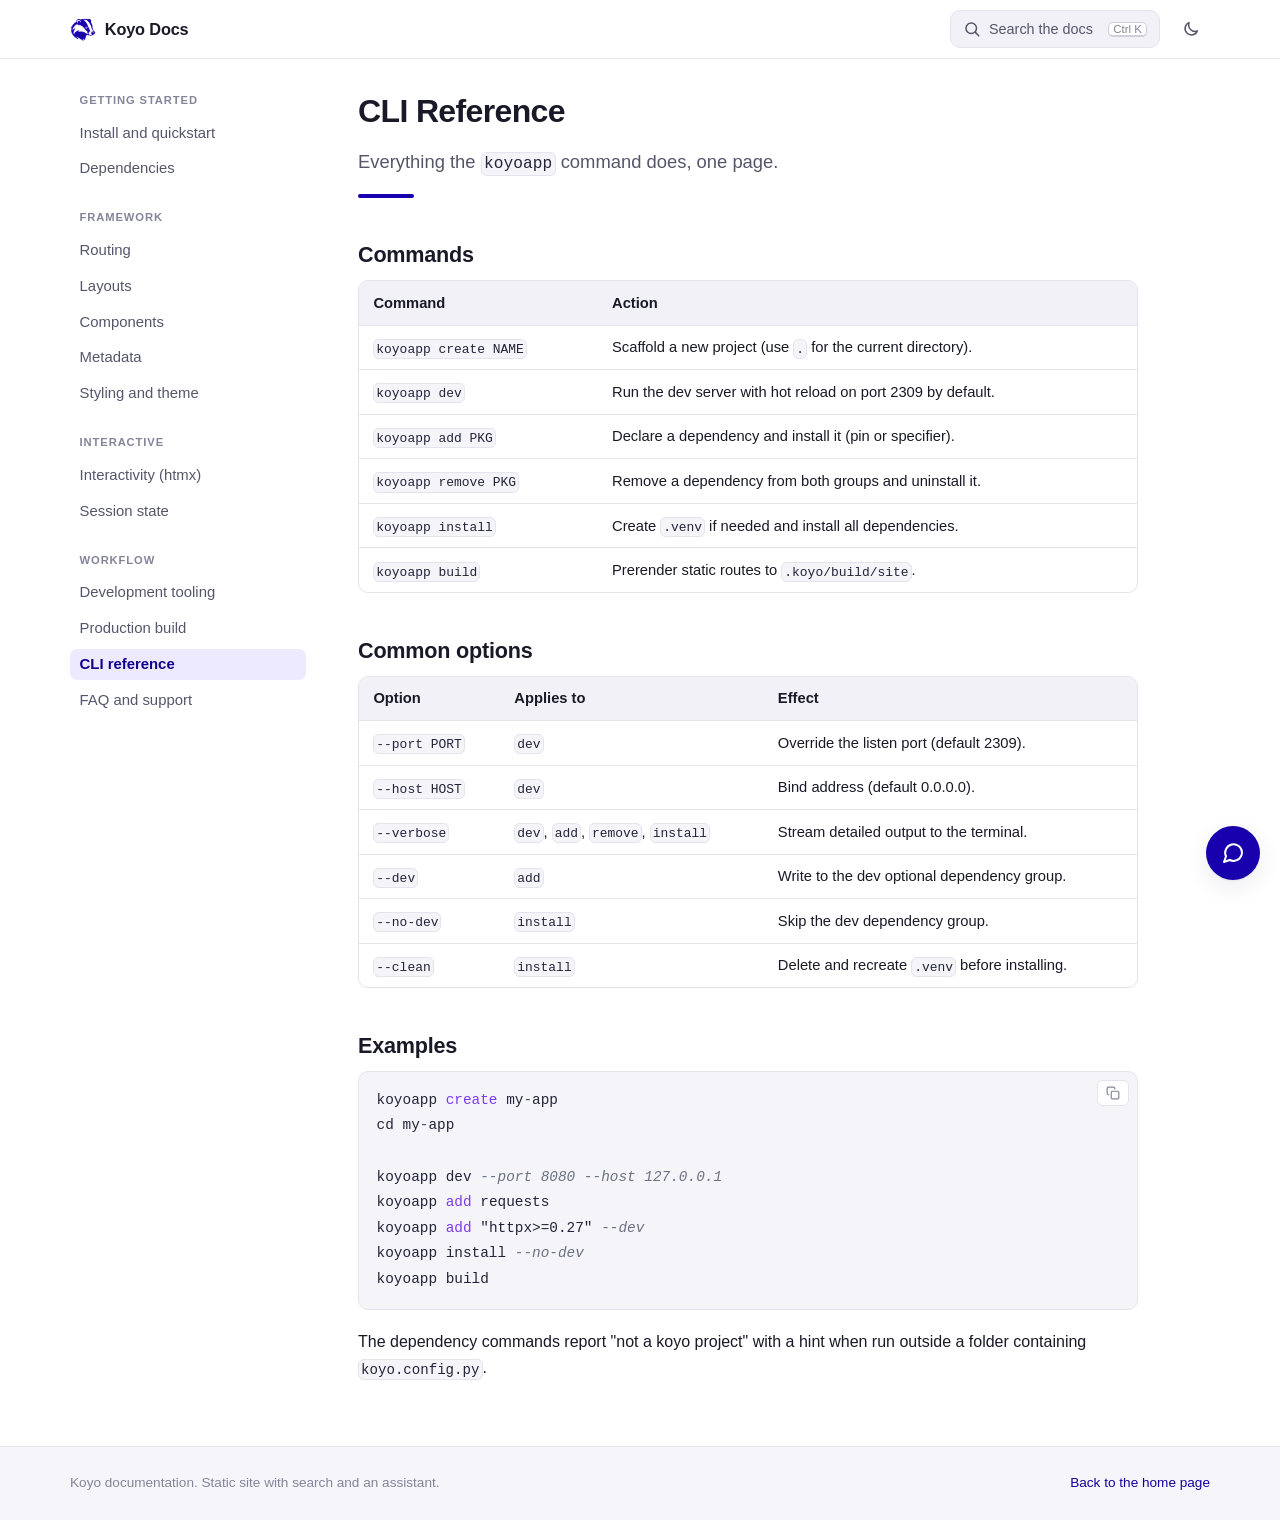
==== docs/cli-reference.html @ b1ace638 "update docs for new scaffold" ====
<!doctype html>
<html lang="en">
<head>
<meta charset="utf-8">
<meta name="viewport" content="width=device-width, initial-scale=1">
<meta name="description" content="Full reference for the koyoapp command line tool: create, dev, add, remove, install, and build.">
<title>CLI Reference | Koyo Docs</title>
<link rel="icon" href="assets/favicon.svg" type="image/svg+xml">
<link rel="stylesheet" href="styles.css">
<script src="theme.js"></script>
</head>
<body data-page="cli-reference">

<header id="site-header"></header>

<div class="shell">
  <nav class="sidebar" id="sidebar" aria-label="Documentation"></nav>

  <main class="content">
    <article>
      <h1>CLI Reference</h1>
      <p class="lede">
        Everything the <code>koyoapp</code> command does, one page.
      </p>
      <div class="rule"></div>

      <section id="commands">
        <h2><a class="anchor" href="#commands">Commands<span class="hash">#</span></a></h2>
        <div class="table-wrap">
          <table>
            <thead>
              <tr>
                <th>Command</th>
                <th>Action</th>
              </tr>
            </thead>
            <tbody>
              <tr>
                <td><code>koyoapp create NAME</code></td>
                <td>Scaffold a new project (use <code>.</code> for the current directory).</td>
              </tr>
              <tr>
                <td><code>koyoapp dev</code></td>
                <td>Run the dev server with hot reload on port 2309 by default.</td>
              </tr>
              <tr>
                <td><code>koyoapp add PKG</code></td>
                <td>Declare a dependency and install it (pin or specifier).</td>
              </tr>
              <tr>
                <td><code>koyoapp remove PKG</code></td>
                <td>Remove a dependency from both groups and uninstall it.</td>
              </tr>
              <tr>
                <td><code>koyoapp install</code></td>
                <td>Create <code>.venv</code> if needed and install all dependencies.</td>
              </tr>
              <tr>
                <td><code>koyoapp build</code></td>
                <td>Prerender static routes to <code>.koyo/build/site</code>.</td>
              </tr>
            </tbody>
          </table>
        </div>
      </section>

      <section id="common">
        <h2><a class="anchor" href="#common">Common options<span class="hash">#</span></a></h2>
        <div class="table-wrap">
          <table>
            <thead>
              <tr>
                <th>Option</th>
                <th>Applies to</th>
                <th>Effect</th>
              </tr>
            </thead>
            <tbody>
              <tr>
                <td><code>--port PORT</code></td>
                <td><code>dev</code></td>
                <td>Override the listen port (default 2309).</td>
              </tr>
              <tr>
                <td><code>--host HOST</code></td>
                <td><code>dev</code></td>
                <td>Bind address (default 0.0.0.0).</td>
              </tr>
              <tr>
                <td><code>--verbose</code></td>
                <td><code>dev</code>, <code>add</code>, <code>remove</code>, <code>install</code></td>
                <td>Stream detailed output to the terminal.</td>
              </tr>
              <tr>
                <td><code>--dev</code></td>
                <td><code>add</code></td>
                <td>Write to the dev optional dependency group.</td>
              </tr>
              <tr>
                <td><code>--no-dev</code></td>
                <td><code>install</code></td>
                <td>Skip the dev dependency group.</td>
              </tr>
              <tr>
                <td><code>--clean</code></td>
                <td><code>install</code></td>
                <td>Delete and recreate <code>.venv</code> before installing.</td>
              </tr>
            </tbody>
          </table>
        </div>
      </section>

      <section id="examples">
        <h2><a class="anchor" href="#examples">Examples<span class="hash">#</span></a></h2>
        <pre><code>koyoapp create my-app
cd my-app

koyoapp dev --port 8080 --host 127.0.0.1
koyoapp add requests
koyoapp add "httpx>=0.27" --dev
koyoapp install --no-dev
koyoapp build</code></pre>
        <p>
          The dependency commands report "not a koyo project" with a hint when
          run outside a folder containing <code>koyo.config.py</code>.
        </p>
      </section>
    </article>
  </main>
</div>

<footer id="site-footer"></footer>

<script src="nav.js"></script>
<script src="search-index.js"></script>
<script src="app.js"></script>
</body>
</html>
---- docs/styles.css ----
/* Koyo docs shared stylesheet. Light and dark themes are defined entirely
   through CSS custom properties. The theme applied to <html data-theme> is
   decided by docs/theme.js before first paint. No emojis, no hard coded
   colors in rules below. One deliberate corner radius used everywhere. */

:root {
  --bg: #ffffff;
  --bg-soft: #f6f6fa;
  --surface: #ffffff;
  --surface-alt: #f1f1f7;
  --text: #191927;
  --text-muted: #56566b;
  --text-faint: #84849a;
  --border: #e4e4ee;
  --border-strong: #cfcfdd;

  --brand: #1800ad;
  --brand-hover: #13008a;
  --brand-contrast: #ffffff;
  --brand-soft: #edeaff;
  --link: #14009c;
  --link-hover: #100078;

  --code-bg: #f4f4f9;
  --code-text: #24243a;
  --shadow: 0 1px 2px rgba(20, 10, 60, 0.06), 0 8px 24px rgba(20, 10, 60, 0.08);
  --focus: rgba(24, 0, 173, 0.28);

  --syntax-keyword: #7c3aed;
  --syntax-string: #0a7a3c;
  --syntax-number: #b45309;
  --syntax-title: #1e40af;
  --syntax-attr: #0f766e;
  --syntax-comment: #6b7280;
  --syntax-builtin: #9d174d;
  --syntax-punct: #4b5563;

  --radius: 10px;
  --font:
    -apple-system, BlinkMacSystemFont, "Segoe UI", Roboto,
    "Helvetica Neue", Arial, sans-serif;
  --mono: ui-monospace, SFMono-Regular, Menlo, Consolas, "Liberation Mono",
    monospace;
}

html[data-theme="dark"] {
  --bg: #0f0f18;
  --bg-soft: #131320;
  --surface: #15151f;
  --surface-alt: #1a1a26;
  --text: #ecedf5;
  --text-muted: #a3a4ba;
  --text-faint: #7b7c92;
  --border: #26263a;
  --border-strong: #34344c;

  --brand: #1800ad;
  --brand-hover: #5947f0;
  --brand-contrast: #ffffff;
  --brand-soft: rgba(24, 0, 173, 0.35);
  --link: #9b8dff;
  --link-hover: #b3a7ff;

  --code-bg: #171722;
  --code-text: #e6e6f3;
  --shadow: 0 1px 2px rgba(0, 0, 0, 0.4), 0 12px 32px rgba(0, 0, 0, 0.5);
  --focus: rgba(155, 141, 255, 0.4);

  --syntax-keyword: #b39cff;
  --syntax-string: #7ee2a8;
  --syntax-number: #ffce6b;
  --syntax-title: #9cc3ff;
  --syntax-attr: #6fd7cf;
  --syntax-comment: #8a8ba0;
  --syntax-builtin: #f2a7c0;
  --syntax-punct: #c7c8da;
}

* {
  box-sizing: border-box;
}

html {
  -webkit-text-size-adjust: 100%;
}

body {
  margin: 0;
  background: var(--bg);
  color: var(--text);
  font-family: var(--font);
  font-size: 16px;
  line-height: 1.65;
  -webkit-font-smoothing: antialiased;
}

a {
  color: var(--link);
  text-decoration: none;
}

a:hover {
  color: var(--link-hover);
  text-decoration: underline;
}

h1,
h2,
h3,
h4 {
  line-height: 1.25;
  margin: 0 0 0.5em;
}

h1 {
  font-size: 2rem;
  letter-spacing: -0.02em;
}

h2 {
  font-size: 1.35rem;
  letter-spacing: -0.01em;
}

h3 {
  font-size: 1.05rem;
}

p {
  margin: 0 0 1rem;
}

code,
kbd,
pre {
  font-family: var(--mono);
}

code {
  background: var(--code-bg);
  color: var(--code-text);
  padding: 0.12em 0.15em;
  border-radius: 6px;
  font-size: 0.88em;
  border: 1px solid var(--border);
}

pre {
  background: var(--code-bg);
  border: 1px solid var(--border);
  border-radius: var(--radius);
  padding: 1rem 1.1rem;
  overflow-x: auto;
  line-height: 1.6;
  margin: 0 0 1.2rem;
  position: relative;
}

pre code {
  background: none;
  border: 0;
  padding: 0;
  font-size: 0.9rem;
}

.copy-btn {
  position: absolute;
  top: 0.5rem;
  right: 0.5rem;
  z-index: 1;
  display: inline-flex;
  align-items: center;
  gap: 0.35rem;
  height: 26px;
  padding: 0 0.5rem;
  border: 1px solid var(--border);
  border-radius: 6px;
  background: var(--bg);
  color: var(--text-faint);
  font-size: 0.72rem;
  font-family: var(--font);
  line-height: 1;
}

.copy-btn:hover {
  color: var(--text);
  border-color: var(--border-strong);
}

.copy-btn.copied {
  color: var(--link);
  border-color: var(--link);
}

/* Highlight.js token colors follow the theme's variables. */

.hljs-comment,
.hljs-quote {
  color: var(--syntax-comment);
  font-style: italic;
}

.hljs-keyword,
.hljs-selector-tag,
.hljs-literal,
.hljs-doctag,
.hljs-meta .hljs-keyword,
.hljs-section {
  color: var(--syntax-keyword);
}

.hljs-string,
.hljs-regexp,
.hljs-addition,
.hljs-meta .hljs-string {
  color: var(--syntax-string);
}

.hljs-number,
.hljs-symbol,
.hljs-bullet,
.hljs-attribute,
.hljs-link,
.hljs-variable.constant_,
.hljs-meta .hljs-number {
  color: var(--syntax-number);
}

.hljs-title,
.hljs-title.function_,
.hljs-title.class_,
.hljs-name {
  color: var(--syntax-title);
}

.hljs-attr,
.hljs-attribute,
.hljs-tag .hljs-attr,
.hljs-selector-class,
.hljs-selector-id,
.hljs-selector-attr,
.hljs-selector-pseudo {
  color: var(--syntax-attr);
}

.hljs-built_in,
.hljs-type,
.hljs-template-tag,
.hljs-template-variable,
.hljs-variable,
.hljs-property {
  color: var(--syntax-builtin);
}

.hljs-title,
.hljs-operator,
.hljs-punctuation,
.hljs-meta,
.hljs-deletion,
.hljs-emphasis {
  color: var(--syntax-punct);
}

.hljs-emphasis {
  font-style: italic;
}

.hljs-strong {
  font-weight: 700;
}

button {
  font-family: inherit;
  font-size: inherit;
  color: inherit;
  background: none;
  border: 0;
  cursor: pointer;
}

/* Header */

.site-header {
  position: sticky;
  top: 0;
  z-index: 40;
  background: var(--bg);
  border-bottom: 1px solid var(--border);
}

.header-inner {
  max-width: 1180px;
  margin: 0 auto;
  padding: 0 1.25rem;
  height: 58px;
  display: flex;
  align-items: center;
  gap: 0.75rem;
}

.brand {
  display: inline-flex;
  align-items: center;
  gap: 0.55rem;
  font-weight: 700;
  color: var(--text);
  font-size: 1.02rem;
  letter-spacing: -0.01em;
  margin-right: 0.5rem;
}

.brand:hover {
  color: var(--text);
  text-decoration: none;
}

.brand img {
  width: 26px;
  height: 26px;
  border-radius: 7px;
}

.header-spacer {
  flex: 1;
}

.icon-btn {
  display: inline-flex;
  align-items: center;
  justify-content: center;
  width: 38px;
  height: 38px;
  border-radius: var(--radius);
  color: var(--text-muted);
  border: 1px solid transparent;
}

.icon-btn:hover {
  background: var(--surface-alt);
  color: var(--text);
}

.search-button {
  display: inline-flex;
  align-items: center;
  gap: 0.5rem;
  height: 38px;
  padding: 0 0.75rem;
  border-radius: var(--radius);
  border: 1px solid var(--border);
  background: var(--surface-alt);
  color: var(--text-muted);
  font-size: 0.9rem;
  min-width: 210px;
}

.search-button:hover {
  border-color: var(--border-strong);
  background: var(--bg-soft);
  color: var(--text);
}

.kbd {
  display: inline-block;
  border: 1px solid var(--border-strong);
  border-bottom-width: 2px;
  border-radius: 5px;
  padding: 0 0.35em;
  font-size: 0.72rem;
  color: var(--text-faint);
  background: var(--surface);
  margin-left: auto;
  white-space: nowrap;
}

.nav-toggle {
  display: none;
  width: 38px;
  height: 38px;
  border-radius: var(--radius);
  color: var(--text-muted);
  align-items: center;
  justify-content: center;
}

.nav-toggle:hover {
  background: var(--surface-alt);
  color: var(--text);
}

/* Shell grid */

.shell {
  max-width: 1180px;
  margin: 0 auto;
  padding: 2rem 1.25rem 3rem;
  display: grid;
  grid-template-columns: 240px minmax(0, 1fr);
  gap: 3rem;
}

.sidebar {
  position: sticky;
  top: 74px;
  align-self: start;
  max-height: calc(100vh - 90px);
  overflow-y: auto;
  padding-right: 0.25rem;
}

.nav-group {
  margin-bottom: 1.5rem;
}

.nav-label {
  font-size: 0.7rem;
  font-weight: 700;
  text-transform: uppercase;
  letter-spacing: 0.08em;
  color: var(--text-faint);
  margin: 0 0 0.5rem;
  padding: 0 0.6rem;
}

.nav-list {
  list-style: none;
  margin: 0;
  padding: 0;
}

.nav-list a {
  display: block;
  padding: 0.32rem 0.6rem;
  border-radius: 7px;
  color: var(--text-muted);
  font-size: 0.93rem;
  line-height: 1.4;
}

.nav-list a:hover {
  background: var(--surface-alt);
  color: var(--text);
  text-decoration: none;
}

.nav-list a.active {
  background: var(--brand-soft);
  color: var(--brand-hover);
  font-weight: 600;
}

/* Content */

.content {
  min-width: 0;
}

.content article {
  max-width: 780px;
}

.lede {
  font-size: 1.15rem;
  color: var(--text-muted);
}

.content section {
  margin: 2.4rem 0 0;
  scroll-margin-top: 80px;
}

.content h2 {
  padding-top: 0.4rem;
}

.content h2 a.anchor {
  color: var(--text);
}

.content h2 a.anchor:hover {
  color: var(--link);
  text-decoration: none;
}

.content h2 .hash {
  color: var(--text-faint);
  font-weight: 400;
  margin-left: 0.25rem;
  opacity: 0;
  transition: opacity 0.15s ease;
}

.content h2:hover .hash {
  opacity: 1;
}

.rule {
  width: 56px;
  height: 4px;
  border-radius: 2px;
  background: var(--brand);
  margin: 0.2rem 0 1.4rem;
}

ul,
ol {
  margin: 0 0 1.2rem;
  padding-left: 1.4rem;
}

li {
  margin: 0.3rem 0;
}

/* Tables */

.table-wrap {
  overflow-x: auto;
  border: 1px solid var(--border);
  border-radius: var(--radius);
}

table {
  width: 100%;
  border-collapse: collapse;
  font-size: 0.92rem;
}

th,
td {
  text-align: left;
  padding: 0.6rem 0.9rem;
  border-bottom: 1px solid var(--border);
  vertical-align: top;
}

th {
  background: var(--surface-alt);
  font-weight: 600;
}

tr:last-child td {
  border-bottom: 0;
}

/* Buttons and chips */

.btn {
  display: inline-flex;
  align-items: center;
  gap: 0.5rem;
  border-radius: var(--radius);
  padding: 0.6rem 1.15rem;
  font-weight: 600;
  font-size: 0.95rem;
  border: 1px solid var(--border);
  color: var(--text);
  background: var(--surface);
}

.btn:hover {
  border-color: var(--border-strong);
  color: var(--text);
  text-decoration: none;
}

.btn-primary {
  background: var(--brand);
  border-color: var(--brand);
  color: var(--brand-contrast);
}

.btn-primary:hover {
  background: var(--brand-hover);
  border-color: var(--brand-hover);
  color: var(--brand-contrast);
}

.btn-secondary {
  background: var(--surface);
}

.chip {
  display: inline-block;
  border: 1px solid var(--border);
  border-radius: 999px;
  padding: 0.1em 0.6em;
  font-size: 0.75rem;
  color: var(--text-muted);
  background: var(--surface);
}

.chip.brand {
  border-color: var(--brand);
  color: var(--brand);
  background: var(--brand-soft);
}

.note {
  border: 1px solid var(--border);
  border-radius: var(--radius);
  background: var(--bg-soft);
  padding: 0.85rem 1rem;
  margin: 1.2rem 0;
  font-size: 0.95rem;
}

.note p {
  margin: 0;
}

/* Footer */

.site-footer {
  border-top: 1px solid var(--border);
  background: var(--bg-soft);
}

.footer-inner {
  max-width: 1180px;
  margin: 0 auto;
  padding: 1.6rem 1.25rem;
  display: flex;
  flex-wrap: wrap;
  gap: 1rem;
  align-items: center;
  justify-content: space-between;
  color: var(--text-faint);
  font-size: 0.85rem;
}

/* Landing hero */

.hero {
  text-align: center;
  padding: 3.5rem 0 2rem;
}

.hero-logo {
  width: 72px;
  height: 72px;
  background: white;
  border-radius: 100px;
  padding: 8px;
  margin-bottom: 1.4rem;
}

.hero h1 {
  font-size: 2.7rem;
  margin-bottom: 0.4rem;
}

.hero .lede {
  max-width: 620px;
  margin: 0 auto 1.6rem;
}

.hero-actions {
  display: flex;
  gap: 0.75rem;
  justify-content: center;
  flex-wrap: wrap;
  margin-bottom: 3rem;
}

.quickstart {
  text-align: left;
  max-width: 640px;
  margin: 0 auto;
}

.quickstart pre {
  margin: 0;
}

.feature-grid {
  display: grid;
  grid-template-columns: repeat(auto-fit, minmax(220px, 1fr));
  gap: 1.1rem;
  margin: 2.4rem 0;
  text-align: left;
}

.feature-card {
  border: 1px solid var(--border);
  border-radius: var(--radius);
  background: var(--surface);
  padding: 1.15rem 1.25rem;
}

.feature-card h3 {
  margin-bottom: 0.4rem;
}

.feature-card p {
  margin: 0;
  font-size: 0.92rem;
  color: var(--text-muted);
}

/* Search modal */

.modal-backdrop {
  position: fixed;
  inset: 0;
  z-index: 100;
  background: rgba(10, 10, 20, 0.5);
  display: flex;
  align-items: flex-start;
  justify-content: center;
  padding: 12vh 1rem 1rem;
}

html[data-theme="dark"] .modal-backdrop {
  background: rgba(0, 0, 0, 0.6);
}

.search-panel {
  width: 100%;
  max-width: 600px;
  background: var(--bg);
  border: 1px solid var(--border);
  border-radius: var(--radius);
  box-shadow: var(--shadow);
  overflow: hidden;
}

.search-input-row {
  display: flex;
  align-items: center;
  gap: 0.6rem;
  padding: 0.75rem 1rem;
  border-bottom: 1px solid var(--border);
}

.search-input-row svg {
  flex: none;
  color: var(--text-faint);
}

.search-input {
  flex: 1;
  border: 0;
  background: none;
  color: var(--text);
  font-size: 1rem;
  font-family: inherit;
  outline: none;
}

.search-results {
  max-height: 46vh;
  overflow-y: auto;
  padding: 0.4rem;
}

.search-result {
  display: block;
  padding: 0.65rem 0.85rem;
  border-radius: 8px;
  color: var(--text);
}

.search-result:hover {
  background: var(--surface-alt);
  text-decoration: none;
}

.search-result.active {
  background: var(--brand-soft);
}

.search-result .sr-title {
  font-weight: 600;
  color: var(--text);
}

.search-result.active .sr-title {
  color: var(--brand-hover);
}

.search-result .sr-meta {
  font-size: 0.78rem;
  color: var(--text-faint);
  margin-top: 0.1rem;
}

.search-result .sr-excerpt {
  font-size: 0.86rem;
  color: var(--text-muted);
  margin-top: 0.25rem;
}

.search-empty {
  padding: 1rem 1.2rem;
  color: var(--text-muted);
  font-size: 0.92rem;
}

.search-hints {
  display: flex;
  gap: 1rem;
  padding: 0.6rem 1rem;
  border-top: 1px solid var(--border);
  color: var(--text-faint);
  font-size: 0.8rem;
}

/* Chat */

.chat-fab {
  position: fixed;
  right: 1.25rem;
  bottom: 1.25rem;
  z-index: 60;
  width: 54px;
  height: 54px;
  border-radius: 50%;
  background: var(--brand);
  color: var(--brand-contrast);
  display: flex;
  align-items: center;
  justify-content: center;
  box-shadow: var(--shadow);
}

.chat-fab:hover {
  background: var(--brand-hover);
}

.chat-panel {
  position: fixed;
  right: 1.25rem;
  bottom: 5rem;
  z-index: 70;
  width: min(380px, calc(100vw - 2.5rem));
  height: min(520px, calc(100vh - 6rem));
  background: var(--bg);
  border: 1px solid var(--border);
  border-radius: var(--radius);
  box-shadow: var(--shadow);
  display: flex;
  flex-direction: column;
  overflow: hidden;
}

.chat-panel[hidden] {
  display: none;
}

.chat-header {
  padding: 0.8rem 1rem;
  border-bottom: 1px solid var(--border);
  background: var(--bg-soft);
  font-weight: 700;
  display: flex;
  align-items: center;
  justify-content: space-between;
}

.chat-header .chat-title {
  display: inline-flex;
  align-items: center;
  gap: 0.5rem;
}

.chat-header .chat-sub {
  font-weight: 400;
  font-size: 0.78rem;
  color: var(--text-faint);
  display: block;
}

.chat-messages {
  flex: 1;
  overflow-y: auto;
  padding: 1rem;
  display: flex;
  flex-direction: column;
  gap: 0.75rem;
}

.msg {
  max-width: 90%;
  padding: 0.6rem 0.85rem;
  border-radius: var(--radius);
  font-size: 0.92rem;
  line-height: 1.55;
  word-break: break-word;
}

.msg.user {
  align-self: flex-end;
  background: var(--brand);
  color: var(--brand-contrast);
  white-space: pre-wrap;
}

.msg.assistant {
  align-self: flex-start;
  background: var(--surface-alt);
  color: var(--text);
}

.msg.assistant p {
  margin: 0 0 0.6rem;
}

.msg.assistant p:last-child {
  margin-bottom: 0;
}

.msg.assistant ul,
.msg.assistant ol {
  margin: 0 0 0.6rem;
  padding-left: 1.3rem;
}

.msg.assistant pre {
  margin: 0.6rem 0;
  background: var(--bg);
}

.msg.assistant code {
  background: var(--bg);
}

.msg.error {
  align-self: flex-start;
  background: var(--bg-soft);
  border: 1px solid var(--border);
  color: var(--text-muted);
  font-size: 0.86rem;
  white-space: pre-wrap;
}

.msg.banner {
  align-self: stretch;
  background: var(--bg-soft);
  border: 1px solid var(--border);
  color: var(--text-muted);
  text-align: center;
  font-size: 0.88rem;
}

.chat-input-row {
  display: flex;
  gap: 0.6rem;
  padding: 0.75rem;
  border-top: 1px solid var(--border);
}

.chat-input {
  flex: 1;
  padding: 0.55rem 0.8rem;
  border-radius: var(--radius);
  border: 1px solid var(--border);
  background: var(--surface);
  color: var(--text);
  font-family: inherit;
  font-size: 0.92rem;
  outline: none;
}

.chat-input:focus {
  border-color: var(--brand);
  box-shadow: 0 0 0 3px var(--focus);
}

.chat-send {
  border-radius: var(--radius);
  background: var(--brand);
  color: var(--brand-contrast);
  padding: 0 1rem;
  font-weight: 600;
}

.chat-send:hover {
  background: var(--brand-hover);
}

.chat-send:disabled {
  opacity: 0.5;
  cursor: default;
}

/* Utility */

.sr-only {
  position: absolute;
  width: 1px;
  height: 1px;
  padding: 0;
  margin: -1px;
  overflow: hidden;
  clip: rect(0 0 0 0);
  white-space: nowrap;
  border: 0;
}

[hidden] {
  display: none !important;
}

/* Responsive */

@media (max-width: 880px) {
  .shell {
    grid-template-columns: 1fr;
    gap: 0;
  }

  .sidebar {
    position: fixed;
    top: 0;
    bottom: 0;
    left: 0;
    z-index: 90;
    width: min(300px, 84vw);
    background: var(--bg);
    border-right: 1px solid var(--border);
    padding: 4.5rem 1rem 2rem;
    margin: 0;
    transform: translateX(-102%);
    transition: transform 0.2s ease;
    max-height: none;
  }

  body.nav-open .sidebar {
    transform: none;
  }

  body.nav-open::after {
    content: "";
    position: fixed;
    inset: 0;
    z-index: 80;
    background: rgba(10, 10, 20, 0.5);
  }

  .nav-toggle {
    display: inline-flex;
  }

  .search-button {
    min-width: 38px;
    justify-content: center;
  }

  .search-button .search-label {
    display: none;
  }

  .search-button .kbd {
    display: none;
  }

  .hero h1 {
    font-size: 2.1rem;
  }
}

@media (max-width: 560px) {
  .shell {
    padding: 1.5rem 1rem 2.5rem;
  }

  .hero {
    padding-top: 2rem;
  }
}

@media (prefers-reduced-motion: reduce) {
  * {
    transition: none !important;
    animation: none !important;
  }
}
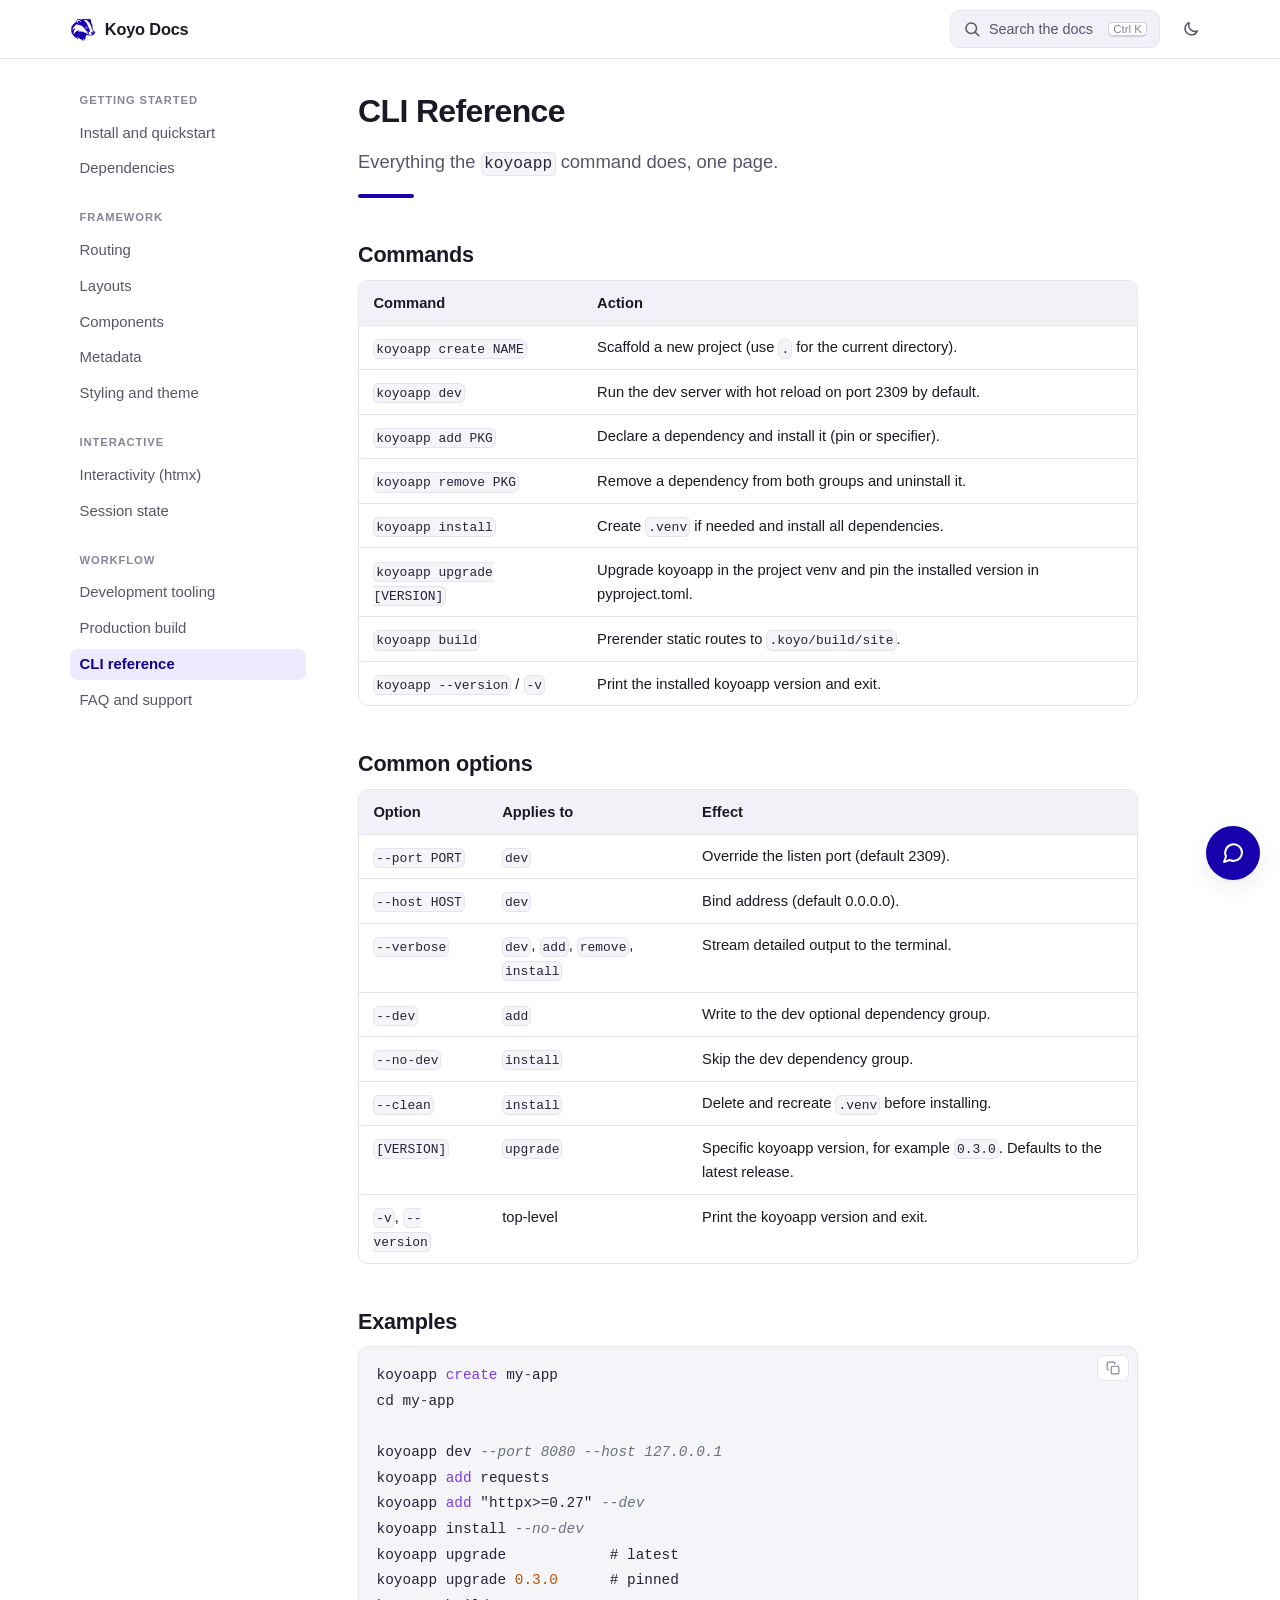
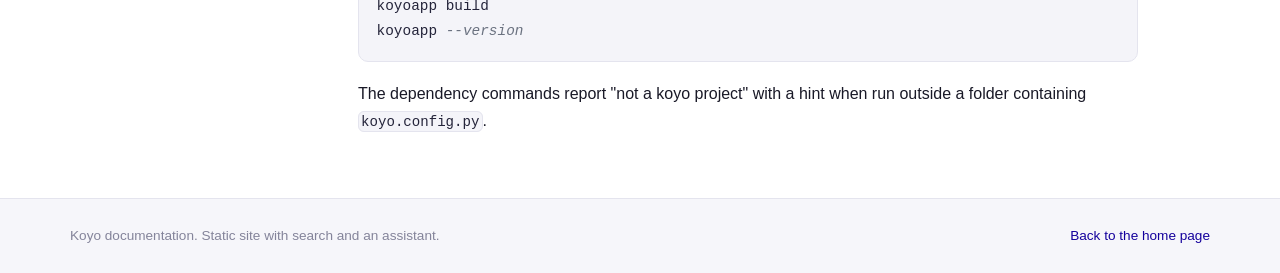
==== commit 4f4ccdd5: "document positional children, cls alias, and koyoapp upgrade pinning" ====
--- a/docs/cli-reference.html
+++ b/docs/cli-reference.html
@@ -3,7 +3,7 @@
 <head>
 <meta charset="utf-8">
 <meta name="viewport" content="width=device-width, initial-scale=1">
-<meta name="description" content="Full reference for the koyoapp command line tool: create, dev, add, remove, install, and build.">
+<meta name="description" content="Full reference for the koyoapp command line tool: create, dev, add, remove, install, upgrade, build, and version.">
 <title>CLI Reference | Koyo Docs</title>
 <link rel="icon" href="assets/favicon.svg" type="image/svg+xml">
 <link rel="stylesheet" href="styles.css">
@@ -56,8 +56,16 @@
                 <td>Create <code>.venv</code> if needed and install all dependencies.</td>
               </tr>
               <tr>
+                <td><code>koyoapp upgrade [VERSION]</code></td>
+                <td>Upgrade koyoapp in the project venv and pin the installed version in pyproject.toml.</td>
+              </tr>
+              <tr>
                 <td><code>koyoapp build</code></td>
                 <td>Prerender static routes to <code>.koyo/build/site</code>.</td>
+              </tr>
+              <tr>
+                <td><code>koyoapp --version</code> / <code>-v</code></td>
+                <td>Print the installed koyoapp version and exit.</td>
               </tr>
             </tbody>
           </table>
@@ -106,6 +114,16 @@
                 <td><code>install</code></td>
                 <td>Delete and recreate <code>.venv</code> before installing.</td>
               </tr>
+              <tr>
+                <td><code>[VERSION]</code></td>
+                <td><code>upgrade</code></td>
+                <td>Specific koyoapp version, for example <code>0.3.0</code>. Defaults to the latest release.</td>
+              </tr>
+              <tr>
+                <td><code>-v</code>, <code>--version</code></td>
+                <td>top-level</td>
+                <td>Print the koyoapp version and exit.</td>
+              </tr>
             </tbody>
           </table>
         </div>
@@ -120,7 +138,10 @@
 koyoapp add requests
 koyoapp add "httpx>=0.27" --dev
 koyoapp install --no-dev
-koyoapp build</code></pre>
+koyoapp upgrade            # latest
+koyoapp upgrade 0.3.0      # pinned
+koyoapp build
+koyoapp --version</code></pre>
         <p>
           The dependency commands report "not a koyo project" with a hint when
           run outside a folder containing <code>koyo.config.py</code>.
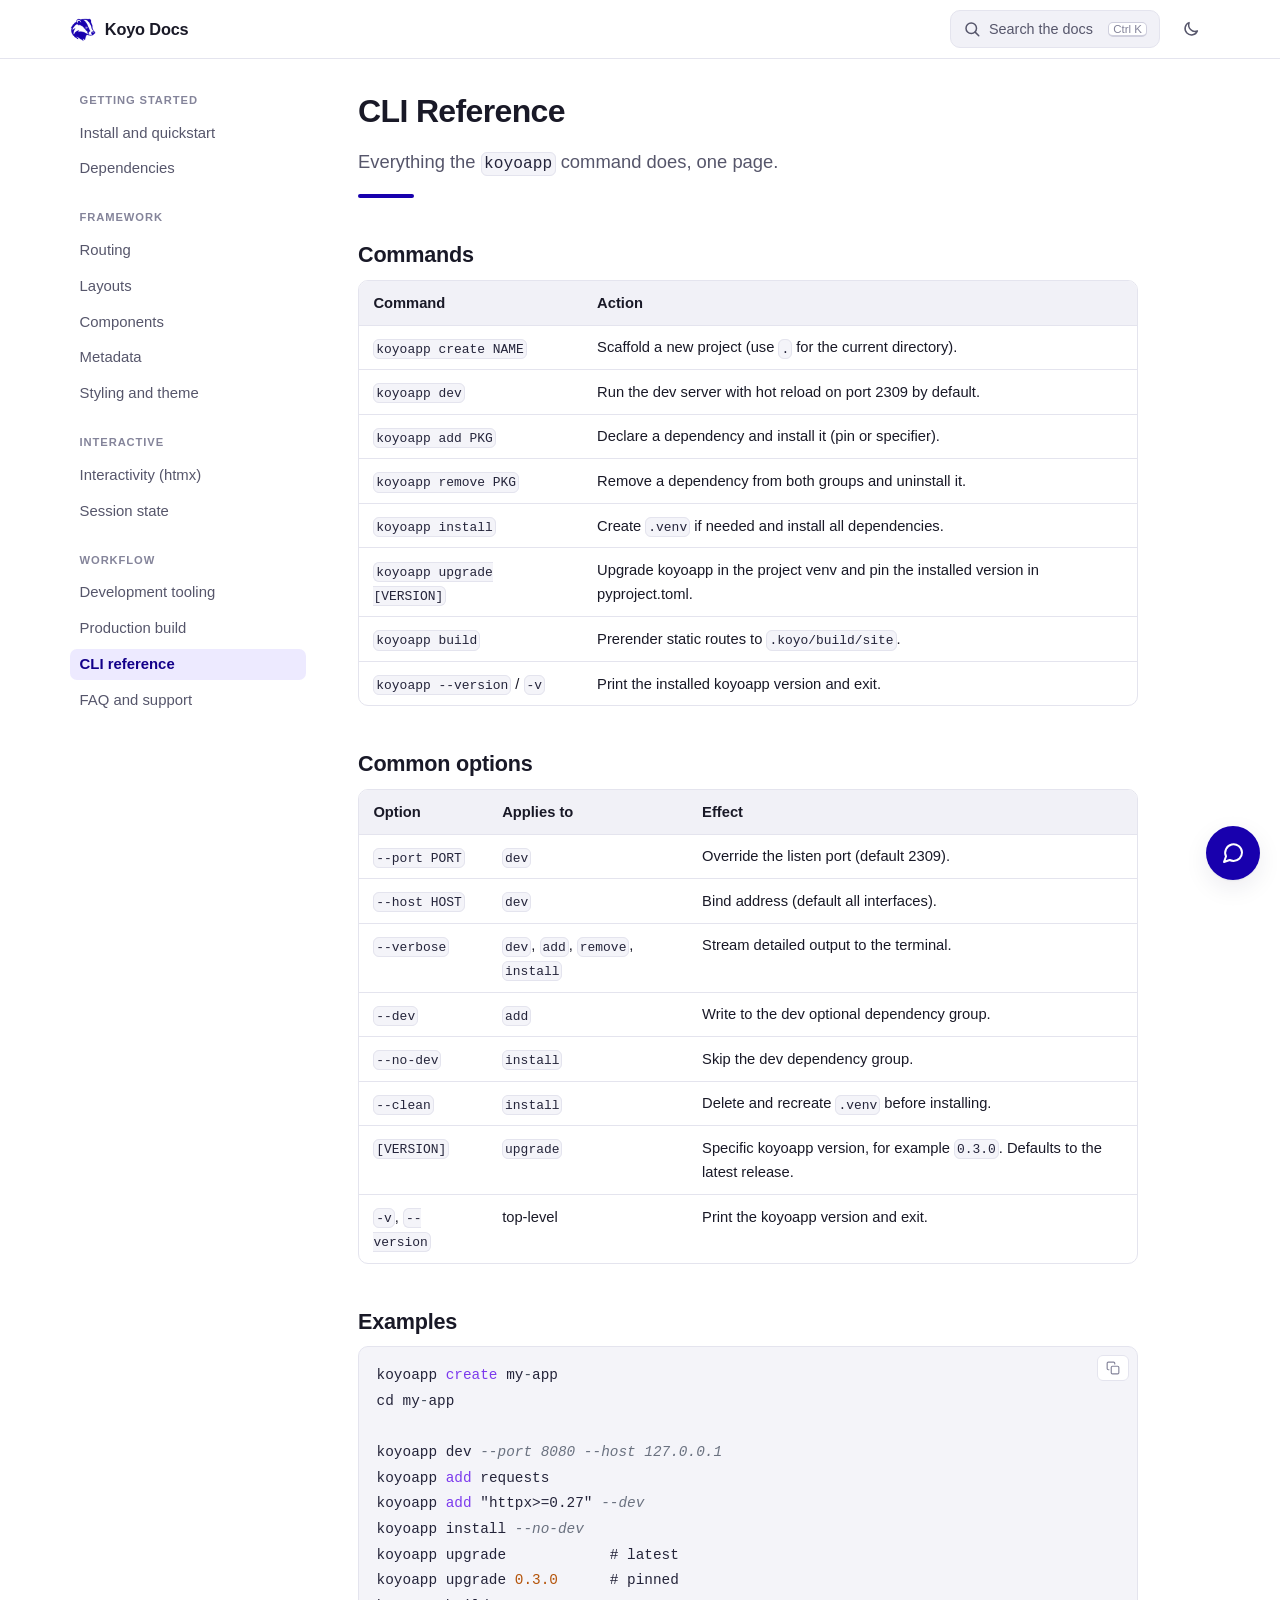
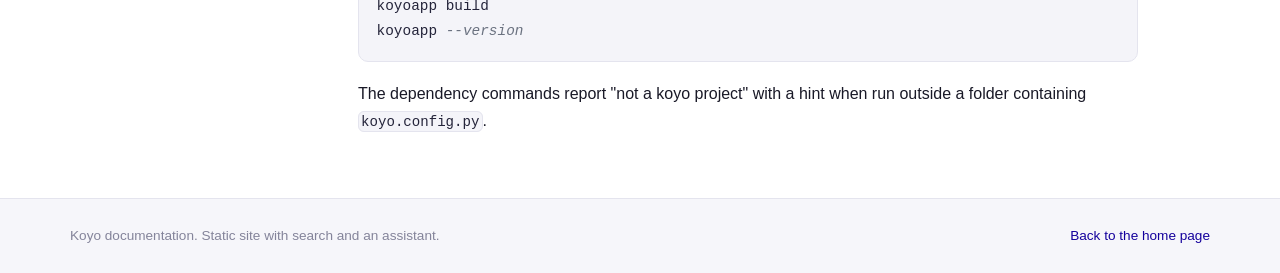
==== commit 81fee161: "note dev server binds all interfaces, localhost URL" ====
--- a/docs/cli-reference.html
+++ b/docs/cli-reference.html
@@ -92,7 +92,7 @@
               <tr>
                 <td><code>--host HOST</code></td>
                 <td><code>dev</code></td>
-                <td>Bind address (default 0.0.0.0).</td>
+                <td>Bind address (default all interfaces).</td>
               </tr>
               <tr>
                 <td><code>--verbose</code></td>
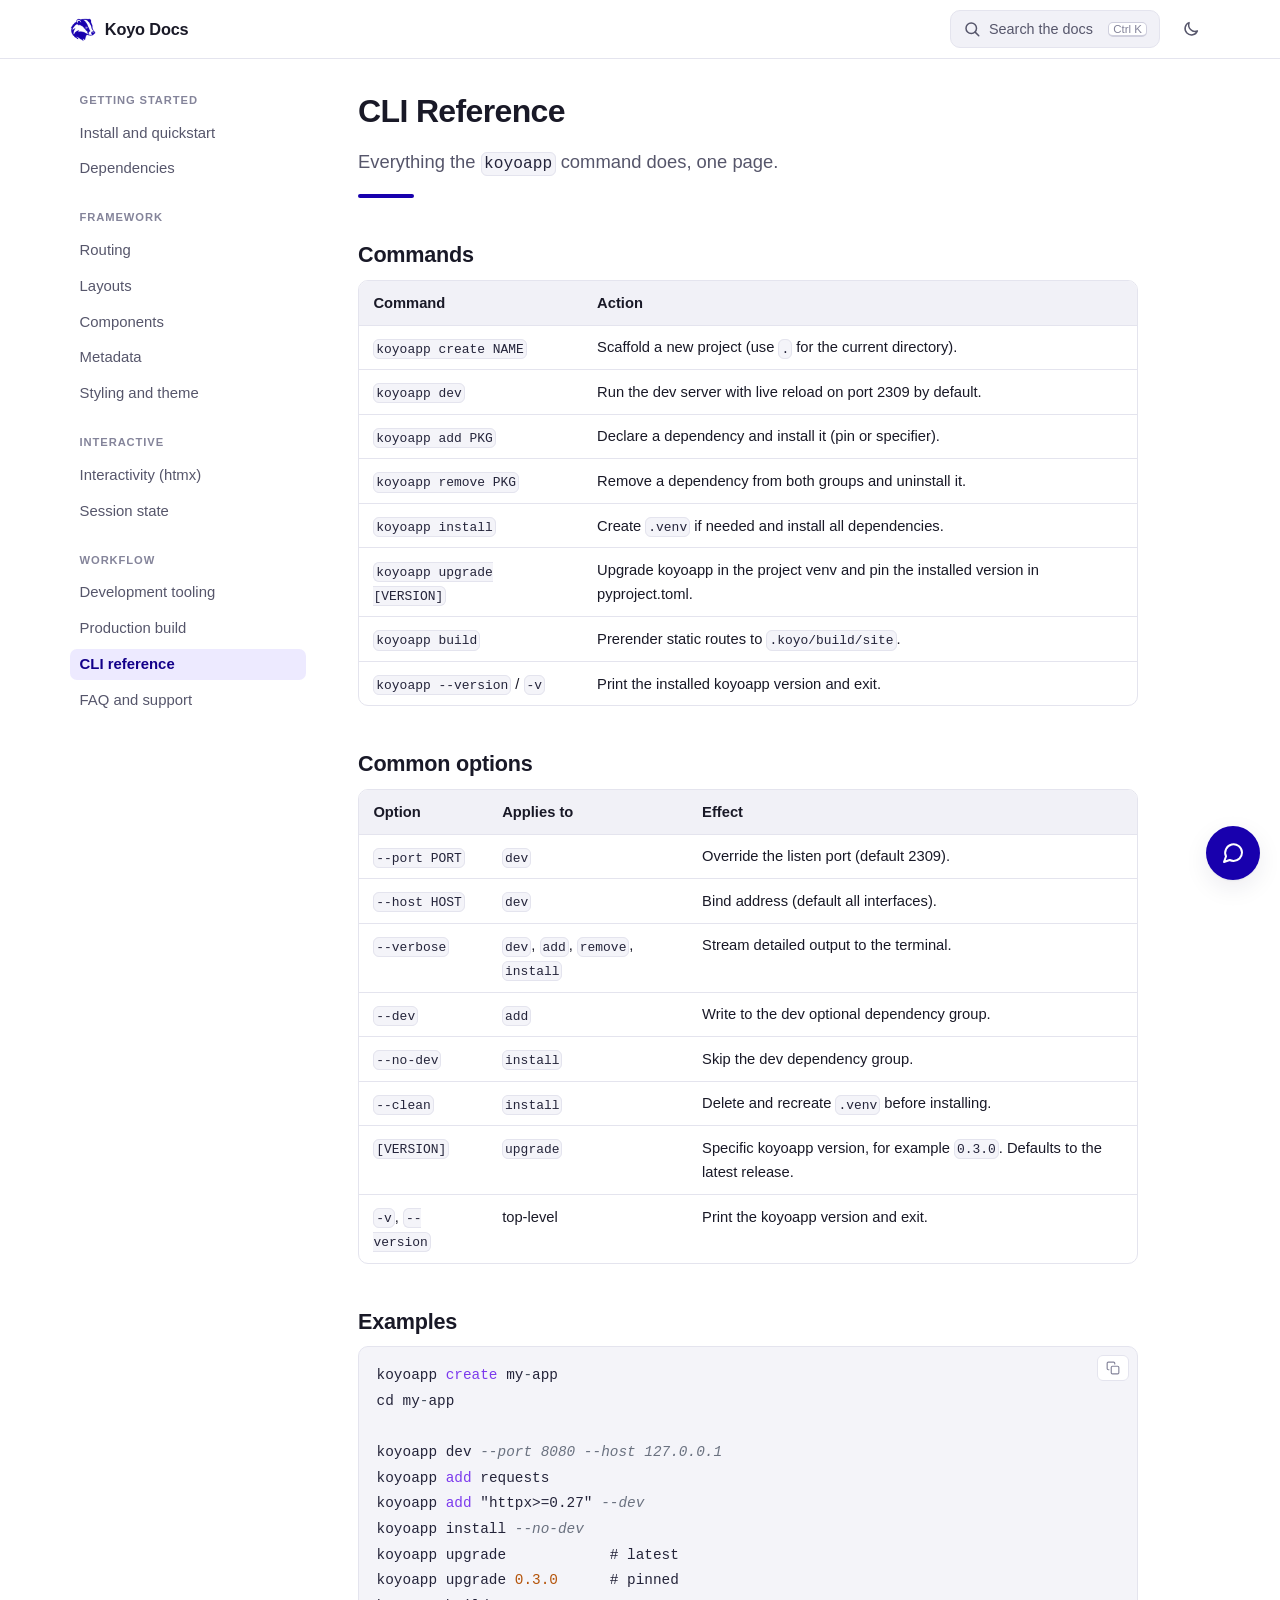
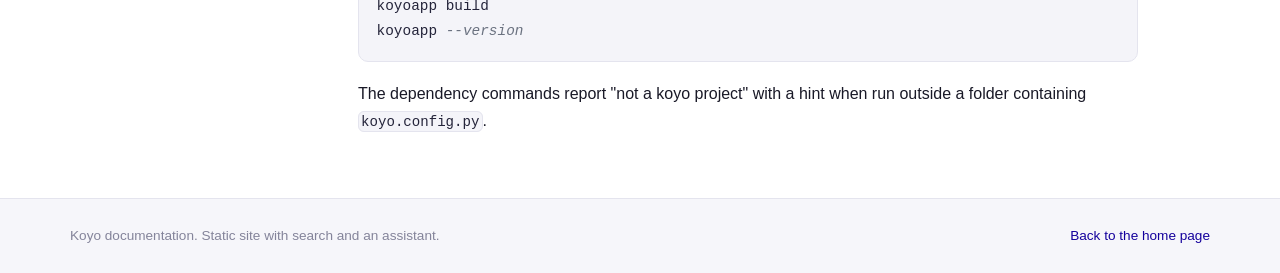
==== commit 3d1631e2: "document live reload that patches the page in place" ====
--- a/docs/cli-reference.html
+++ b/docs/cli-reference.html
@@ -41,7 +41,7 @@
               </tr>
               <tr>
                 <td><code>koyoapp dev</code></td>
-                <td>Run the dev server with hot reload on port 2309 by default.</td>
+                <td>Run the dev server with live reload on port 2309 by default.</td>
               </tr>
               <tr>
                 <td><code>koyoapp add PKG</code></td>
